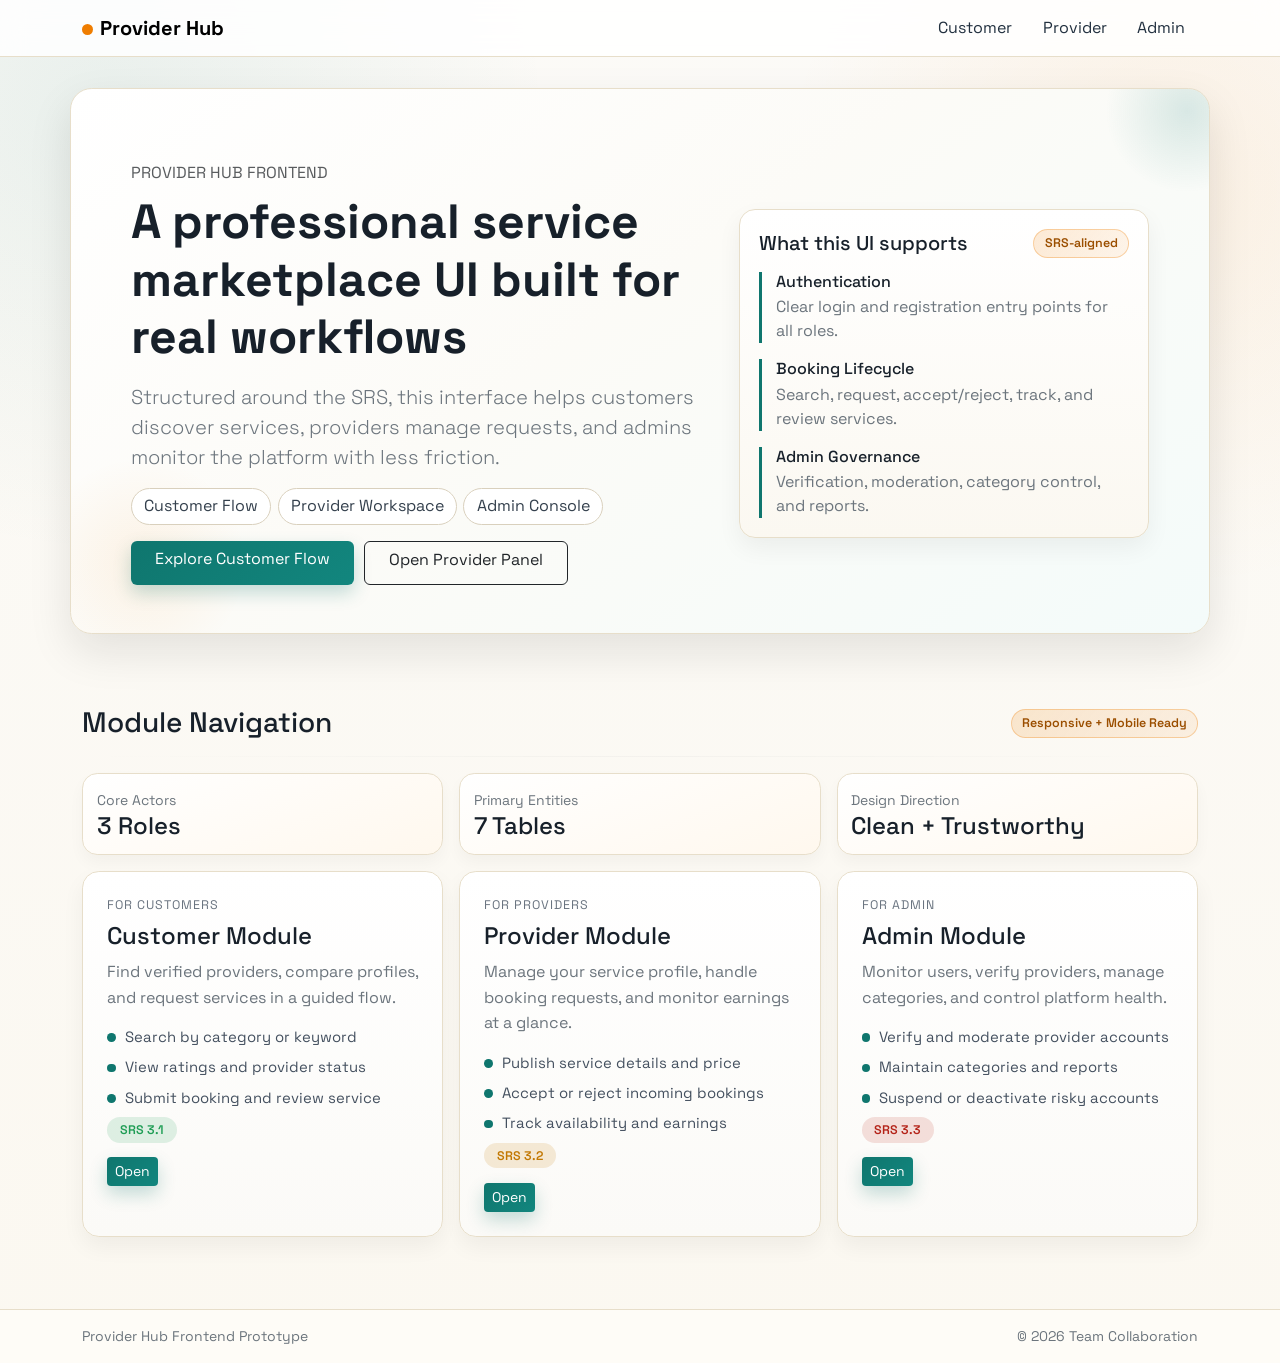
==== frontend/index.html @ 4ce1e730 "feat: add SRS-aligned premium frontend UI" ====
<!doctype html>
<html lang="en">
  <head>
    <meta charset="UTF-8" />
    <meta name="viewport" content="width=device-width, initial-scale=1.0" />
    <title>Provider Hub | Frontend v1</title>
    <link href="https://cdn.jsdelivr.net/npm/bootstrap@5.3.3/dist/css/bootstrap.min.css" rel="stylesheet" />
    <link rel="stylesheet" href="assets/css/styles.css" />
  </head>
  <body>
    <nav class="navbar navbar-expand-lg fixed-top">
      <div class="container">
        <a class="navbar-brand fw-bold" href="index.html"><span class="brand-dot"></span>Provider Hub</a>
        <button class="navbar-toggler" type="button" data-bs-toggle="collapse" data-bs-target="#navMain">
          <span class="navbar-toggler-icon"></span>
        </button>
        <div id="navMain" class="collapse navbar-collapse">
          <ul class="navbar-nav ms-auto">
            <li class="nav-item"><a class="nav-link" href="pages/customer.html">Customer</a></li>
            <li class="nav-item"><a class="nav-link" href="pages/provider.html">Provider</a></li>
            <li class="nav-item"><a class="nav-link" href="pages/admin.html">Admin</a></li>
          </ul>
        </div>
      </div>
    </nav>

    <header class="hero">
      <div class="container">
        <div class="row g-4 align-items-center hero-card p-4 p-lg-5">
          <div class="col-lg-7 fade-up">
            <p class="text-uppercase text-muted mb-2">Provider Hub Frontend</p>
            <h1 class="display-5 fw-bold mb-3">A professional service marketplace UI built for real workflows</h1>
            <p class="lead text-secondary">
              Structured around the SRS, this interface helps customers discover services, providers manage requests, and admins monitor the platform with less friction.
            </p>
            <div class="nav-pills-compact mt-3 mb-3">
              <a class="nav-chip" href="pages/customer.html">Customer Flow</a>
              <a class="nav-chip" href="pages/provider.html">Provider Workspace</a>
              <a class="nav-chip" href="pages/admin.html">Admin Console</a>
            </div>
            <div class="hero-actions">
              <a class="btn btn-brand px-4" href="pages/customer.html">Explore Customer Flow</a>
              <a class="btn btn-outline-dark px-4" href="pages/provider.html">Open Provider Panel</a>
            </div>
          </div>
          <div class="col-lg-5 fade-up delay-1">
            <div class="block">
              <div class="section-head">
                <h5 class="mb-0">What this UI supports</h5>
                <span class="soft-chip">SRS-aligned</span>
              </div>
              <div class="hero-stat mb-3">
                <h6 class="mb-1">Authentication</h6>
                <p class="mb-0 text-secondary">Clear login and registration entry points for all roles.</p>
              </div>
              <div class="hero-stat mb-3">
                <h6 class="mb-1">Booking Lifecycle</h6>
                <p class="mb-0 text-secondary">Search, request, accept/reject, track, and review services.</p>
              </div>
              <div class="hero-stat">
                <h6 class="mb-1">Admin Governance</h6>
                <p class="mb-0 text-secondary">Verification, moderation, category control, and reports.</p>
              </div>
            </div>
          </div>
        </div>
      </div>
    </header>

    <main class="container pb-5">
      <section class="mb-4 fade-up delay-2">
        <div class="section-head">
          <h2 class="section-title mb-0">Module Navigation</h2>
          <span class="soft-chip">Responsive + Mobile Ready</span>
        </div>
        <hr class="subtle-divider" />
        <div class="row g-3 mb-3">
          <div class="col-md-4">
            <div class="mini-kpi">
              <small class="text-secondary">Core Actors</small>
              <h4>3 Roles</h4>
            </div>
          </div>
          <div class="col-md-4">
            <div class="mini-kpi">
              <small class="text-secondary">Primary Entities</small>
              <h4>7 Tables</h4>
            </div>
          </div>
          <div class="col-md-4">
            <div class="mini-kpi">
              <small class="text-secondary">Design Direction</small>
              <h4>Clean + Trustworthy</h4>
            </div>
          </div>
        </div>
        <div class="row g-3">
          <div class="col-md-4">
            <article class="module-card p-4 h-100 fade-up">
              <div class="module-eyebrow">For Customers</div>
              <h4>Customer Module</h4>
              <p class="text-secondary">Find verified providers, compare profiles, and request services in a guided flow.</p>
              <ul class="module-list">
                <li><span class="module-bullet"></span>Search by category or keyword</li>
                <li><span class="module-bullet"></span>View ratings and provider status</li>
                <li><span class="module-bullet"></span>Submit booking and review service</li>
              </ul>
              <span class="pill pill-ok">SRS 3.1</span>
              <div class="mt-3"><a class="btn btn-sm btn-brand" href="pages/customer.html">Open</a></div>
            </article>
          </div>
          <div class="col-md-4">
            <article class="module-card p-4 h-100 fade-up delay-1">
              <div class="module-eyebrow">For Providers</div>
              <h4>Provider Module</h4>
              <p class="text-secondary">Manage your service profile, handle booking requests, and monitor earnings at a glance.</p>
              <ul class="module-list">
                <li><span class="module-bullet"></span>Publish service details and price</li>
                <li><span class="module-bullet"></span>Accept or reject incoming bookings</li>
                <li><span class="module-bullet"></span>Track availability and earnings</li>
              </ul>
              <span class="pill pill-warn">SRS 3.2</span>
              <div class="mt-3"><a class="btn btn-sm btn-brand" href="pages/provider.html">Open</a></div>
            </article>
          </div>
          <div class="col-md-4">
            <article class="module-card p-4 h-100 fade-up delay-2">
              <div class="module-eyebrow">For Admin</div>
              <h4>Admin Module</h4>
              <p class="text-secondary">Monitor users, verify providers, manage categories, and control platform health.</p>
              <ul class="module-list">
                <li><span class="module-bullet"></span>Verify and moderate provider accounts</li>
                <li><span class="module-bullet"></span>Maintain categories and reports</li>
                <li><span class="module-bullet"></span>Suspend or deactivate risky accounts</li>
              </ul>
              <span class="pill pill-danger">SRS 3.3</span>
              <div class="mt-3"><a class="btn btn-sm btn-brand" href="pages/admin.html">Open</a></div>
            </article>
          </div>
        </div>
      </section>
    </main>

    <footer class="py-3">
      <div class="container d-flex justify-content-between flex-wrap gap-2">
        <small class="text-secondary">Provider Hub Frontend Prototype</small>
        <small class="text-secondary">&copy; <span data-year></span> Team Collaboration</small>
      </div>
    </footer>

    <script src="https://cdn.jsdelivr.net/npm/bootstrap@5.3.3/dist/js/bootstrap.bundle.min.js"></script>
    <script src="assets/js/app.js"></script>
  </body>
</html>
---- frontend/assets/css/styles.css ----
@import url('https://fonts.googleapis.com/css2?family=Space+Grotesk:wght@400;500;600;700&display=swap');

:root {
  --bg: #efe9db;
  --surface: #fffdf9;
  --surface-strong: #ffffff;
  --ink: #17202a;
  --muted: #5b6470;
  --brand: #0f766e;
  --brand-dark: #0b5c56;
  --accent: #ef7d00;
  --accent-soft: #f4c285;
  --ring: rgba(15, 118, 110, 0.2);
  --line: #e7deca;
  --ok: #1f9d55;
  --warn: #c27803;
  --danger: #b42318;
}

* {
  box-sizing: border-box;
}

body {
  margin: 0;
  font-family: 'Space Grotesk', sans-serif;
  background:
    radial-gradient(circle at 8% 8%, rgba(15, 118, 110, 0.08), transparent 26%),
    radial-gradient(circle at 92% 14%, rgba(239, 125, 0, 0.08), transparent 24%),
    linear-gradient(180deg, rgba(255, 255, 255, 0.78), rgba(252, 249, 242, 0.94)),
    var(--bg);
  color: var(--ink);
  min-height: 100vh;
  line-height: 1.5;
}

.navbar {
  backdrop-filter: blur(12px);
  background: rgba(255, 255, 255, 0.84) !important;
  border-bottom: 1px solid var(--line);
}

.navbar .nav-link {
  border-radius: 999px;
  margin-left: 0.2rem;
  padding: 0.38rem 0.84rem !important;
  color: #22303f;
  transition: background-color 0.2s ease, color 0.2s ease;
}

.navbar .nav-link:hover {
  background: rgba(15, 118, 110, 0.12);
  color: var(--brand-dark);
}

.navbar .nav-link.active,
.nav-chip.active {
  background: rgba(15, 118, 110, 0.12);
  color: var(--brand-dark);
  border-color: rgba(15, 118, 110, 0.35);
}

.brand-dot {
  width: 0.7rem;
  height: 0.7rem;
  border-radius: 50%;
  background: var(--accent);
  display: inline-block;
  margin-right: 0.45rem;
}

.hero {
  padding: 7rem 0 4.5rem;
}

.hero-card {
  background: linear-gradient(145deg, #ffffff, #fcfbf7 45%, #f4fbfa);
  border: 1px solid var(--line);
  border-radius: 1.35rem;
  box-shadow: 0 18px 44px rgba(20, 20, 20, 0.1);
  overflow: hidden;
  position: relative;
}

.hero-card::after {
  content: "";
  position: absolute;
  right: -68px;
  top: -68px;
  width: 180px;
  height: 180px;
  border-radius: 999px;
  background: radial-gradient(circle, rgba(15, 118, 110, 0.14), transparent 64%);
  pointer-events: none;
}

.hero-card::before {
  content: "";
  position: absolute;
  inset: auto auto -40px -40px;
  width: 220px;
  height: 220px;
  border-radius: 50%;
  background: radial-gradient(circle, rgba(239, 125, 0, 0.08), transparent 68%);
  pointer-events: none;
}

.hero-stat {
  border-left: 3px solid var(--brand);
  padding-left: 0.9rem;
}

.hero-stat strong {
  display: block;
  font-size: 1.15rem;
  line-height: 1.15;
}

.hero-panel {
  background: linear-gradient(180deg, #ffffff, #faf8f2);
  border: 1px solid var(--line);
  border-radius: 1rem;
  padding: 1rem;
}

.hero-panel .mini-kpi {
  background: linear-gradient(180deg, #fff, #fbf8f0);
}

.hero-panel .kpi-grid {
  display: grid;
  grid-template-columns: repeat(2, minmax(0, 1fr));
  gap: 0.75rem;
}

.hero-actions {
  display: flex;
  flex-wrap: wrap;
  gap: 0.65rem;
  margin-top: 1rem;
}

.hero-actions .btn {
  min-height: 2.8rem;
}

.action-banner {
  border: 1px solid rgba(15, 118, 110, 0.15);
  background: linear-gradient(135deg, rgba(15, 118, 110, 0.05), rgba(255, 255, 255, 0.98));
  border-radius: 1rem;
  padding: 1rem 1.1rem;
}

.trust-strip {
  display: grid;
  grid-template-columns: repeat(3, minmax(0, 1fr));
  gap: 0.75rem;
}

.trust-item {
  border: 1px solid var(--line);
  background: #fff;
  border-radius: 0.9rem;
  padding: 0.85rem 0.95rem;
  box-shadow: 0 6px 14px rgba(25, 25, 25, 0.03);
}

.trust-item .label {
  font-size: 0.8rem;
  text-transform: uppercase;
  letter-spacing: 0.06em;
  color: #6a7480;
  margin-bottom: 0.25rem;
}

.trust-item strong {
  display: block;
  font-size: 1.02rem;
}

.provider-card {
  border: 1px solid var(--line);
  border-radius: 0.9rem;
  background: linear-gradient(180deg, #ffffff, #fbfaf7);
  padding: 0.95rem;
  height: 100%;
  box-shadow: 0 10px 22px rgba(25, 25, 25, 0.05);
}

.list-card {
  border: 1px solid var(--line);
  border-radius: 0.9rem;
  background: linear-gradient(180deg, #ffffff, #faf8f2);
  padding: 0.95rem 1rem;
  height: 100%;
}

.list-card strong,
.list-card h6 {
  margin-bottom: 0.15rem;
}

.list-card .meta {
  color: #66717d;
  font-size: 0.84rem;
}

.provider-card-top {
  display: flex;
  align-items: flex-start;
  justify-content: space-between;
  gap: 0.5rem;
  margin-bottom: 0.75rem;
}

.avatar-badge {
  width: 2.35rem;
  height: 2.35rem;
  border-radius: 50%;
  display: inline-flex;
  align-items: center;
  justify-content: center;
  background: linear-gradient(135deg, var(--brand), #159f95);
  color: #fff;
  font-weight: 700;
  flex: 0 0 auto;
}

.search-chips {
  display: flex;
  flex-wrap: wrap;
  gap: 0.5rem;
  margin-top: 0.75rem;
}

.search-chip {
  border: 1px solid #d6cab2;
  background: #fff;
  border-radius: 999px;
  padding: 0.3rem 0.7rem;
  font-size: 0.82rem;
  color: #44505f;
}

.search-chip:hover {
  border-color: rgba(15, 118, 110, 0.4);
  color: var(--brand-dark);
}

.search-chip.active {
  background: rgba(15, 118, 110, 0.08);
  border-color: rgba(15, 118, 110, 0.32);
  color: var(--brand-dark);
}

.module-card {
  background: linear-gradient(180deg, var(--surface-strong), #fbfaf7);
  border: 1px solid var(--line);
  border-radius: 1.05rem;
  transition: transform 0.25s ease, box-shadow 0.25s ease, border-color 0.25s ease;
  box-shadow: 0 10px 22px rgba(25, 25, 25, 0.05);
}

.module-card:hover {
  transform: translateY(-6px);
  box-shadow: 0 16px 38px rgba(12, 12, 12, 0.14);
  border-color: rgba(15, 118, 110, 0.35);
}

.module-card .text-secondary {
  line-height: 1.6;
}

.module-eyebrow {
  font-size: 0.78rem;
  text-transform: uppercase;
  letter-spacing: 0.08em;
  color: #6a7480;
  margin-bottom: 0.45rem;
}

.module-list {
  list-style: none;
  padding-left: 0;
  margin: 0.9rem 0 0;
}

.module-list li {
  display: flex;
  gap: 0.55rem;
  align-items: flex-start;
  margin-bottom: 0.5rem;
  color: #44505f;
  font-size: 0.93rem;
}

.module-bullet {
  width: 0.55rem;
  height: 0.55rem;
  border-radius: 50%;
  background: var(--brand);
  margin-top: 0.45rem;
  flex: 0 0 auto;
}

.pill {
  border-radius: 999px;
  padding: 0.3rem 0.8rem;
  font-size: 0.78rem;
  font-weight: 600;
}

.pill-ok {
  color: var(--ok);
  background: rgba(31, 157, 85, 0.14);
}

.pill-warn {
  color: var(--warn);
  background: rgba(194, 120, 3, 0.15);
}

.pill-danger {
  color: var(--danger);
  background: rgba(180, 35, 24, 0.14);
}

.section-title {
  font-size: clamp(1.4rem, 2.2vw, 2rem);
  margin-bottom: 1rem;
}

.block {
  background: linear-gradient(180deg, #ffffff, #fbf8f1);
  border: 1px solid var(--line);
  border-radius: 1rem;
  padding: 1.2rem;
  height: 100%;
  box-shadow: 0 10px 24px rgba(25, 25, 25, 0.055);
}

.table {
  --bs-table-bg: transparent;
}

.table thead th {
  background: #f3ecdd;
  color: #28323f;
  border-bottom: 1px solid var(--line);
  font-weight: 600;
}

.table tbody tr:hover {
  background: rgba(15, 118, 110, 0.06);
}

.btn-brand {
  background: linear-gradient(135deg, var(--brand), #12867e);
  color: #fff;
  border: none;
  box-shadow: 0 8px 18px rgba(15, 118, 110, 0.24);
}

.btn-brand:hover {
  background: linear-gradient(135deg, var(--brand-dark), var(--brand));
  color: #fff;
}

.focus-ring:focus {
  box-shadow: 0 0 0 0.25rem var(--ring);
  border-color: rgba(15, 118, 110, 0.42);
}

.form-control,
.form-select {
  border: 1px solid #d9d0bd;
  background-color: #fffefa;
}

.form-control::placeholder,
.form-select::placeholder {
  color: #7d8692;
}

.mini-kpi {
  border: 1px solid var(--line);
  background: linear-gradient(160deg, #ffffff, #fff8ee);
  border-radius: 0.95rem;
  padding: 0.85rem;
  box-shadow: 0 8px 16px rgba(25, 25, 25, 0.035);
}

.mini-kpi h3,
.mini-kpi h4 {
  margin-bottom: 0;
}

.soft-chip {
  background: linear-gradient(130deg, rgba(239, 125, 0, 0.16), rgba(239, 125, 0, 0.08));
  color: #9b4f00;
  border: 1px solid rgba(239, 125, 0, 0.3);
  border-radius: 999px;
  font-size: 0.78rem;
  font-weight: 600;
  padding: 0.26rem 0.64rem;
}

.section-head {
  display: flex;
  justify-content: space-between;
  align-items: center;
  gap: 0.5rem;
  margin-bottom: 0.9rem;
}

.step-card {
  border: 1px solid #d9cfbd;
  border-radius: 0.95rem;
  padding: 0.9rem;
  background: linear-gradient(180deg, #ffffff, #fffaf2);
  box-shadow: 0 8px 16px rgba(25, 25, 25, 0.03);
}

.step-num {
  width: 1.8rem;
  height: 1.8rem;
  border-radius: 999px;
  display: inline-flex;
  align-items: center;
  justify-content: center;
  font-weight: 700;
  font-size: 0.9rem;
  color: #fff;
  background: var(--brand);
  margin-right: 0.45rem;
}

.field-label {
  font-size: 0.88rem;
  font-weight: 600;
  color: #2a3440;
  margin-bottom: 0.35rem;
}

.helper-text {
  font-size: 0.82rem;
  color: #606a75;
}

.category-tile {
  border: 1px solid #ddd3c0;
  border-radius: 0.7rem;
  padding: 0.68rem 0.75rem;
  background: linear-gradient(180deg, #ffffff, #fbfaf6);
  box-shadow: 0 6px 12px rgba(25, 25, 25, 0.025);
}

.category-tile h6 {
  margin-bottom: 0.1rem;
}

.quick-help {
  border-left: 4px solid var(--accent);
  background: #fff9ef;
  border-radius: 0.7rem;
  padding: 0.8rem;
}

.section-shell {
  background: linear-gradient(180deg, rgba(255, 255, 255, 0.94), rgba(255, 250, 244, 0.96));
  border: 1px solid var(--line);
  border-radius: 1.15rem;
  padding: 1.1rem;
  box-shadow: 0 12px 28px rgba(25, 25, 25, 0.055);
}

.section-shell + .section-shell {
  margin-top: 1rem;
}

.section-shell .section-head {
  margin-bottom: 0.75rem;
}

.page-intro {
  max-width: 66rem;
}

.page-intro .text-secondary {
  font-size: 1rem;
}

.section-summary {
  display: flex;
  flex-wrap: wrap;
  gap: 0.65rem;
  margin-top: 0.85rem;
}

.summary-chip {
  border: 1px solid var(--line);
  background: #fff;
  border-radius: 999px;
  padding: 0.42rem 0.78rem;
  font-size: 0.84rem;
  color: #42505d;
}

.hero-note {
  display: grid;
  gap: 0.6rem;
}

.hero-note-item {
  display: flex;
  gap: 0.75rem;
  align-items: flex-start;
}

.hero-note-item .marker {
  width: 0.7rem;
  height: 0.7rem;
  margin-top: 0.35rem;
  border-radius: 50%;
  background: var(--accent);
  flex: 0 0 auto;
}

.hero-note-item strong {
  display: block;
  margin-bottom: 0.08rem;
}

.content-grid {
  display: grid;
  grid-template-columns: repeat(12, minmax(0, 1fr));
  gap: 1rem;
}

.content-span-8 {
  grid-column: span 8;
}

.content-span-4 {
  grid-column: span 4;
}

.content-span-6 {
  grid-column: span 6;
}

.content-span-12 {
  grid-column: span 12;
}

.subtle-divider {
  height: 1px;
  background: linear-gradient(90deg, transparent, rgba(34, 48, 63, 0.15), transparent);
  border: 0;
  margin: 1rem 0;
}

.nav-pills-compact {
  display: flex;
  gap: 0.4rem;
  flex-wrap: wrap;
}

.nav-chip {
  display: inline-flex;
  align-items: center;
  justify-content: center;
  border: 1px solid #d9d0bd;
  background: #fff;
  color: #34404d;
  border-radius: 999px;
  padding: 0.34rem 0.76rem;
  text-decoration: none;
  transition: all 0.2s ease;
}

.nav-chip:hover {
  border-color: rgba(15, 118, 110, 0.38);
  color: var(--brand-dark);
  background: rgba(15, 118, 110, 0.05);
}

.fade-up {
  opacity: 0;
  transform: translateY(14px);
  animation: fadeUp 0.55s ease forwards;
}

.fade-up.delay-1 {
  animation-delay: 0.12s;
}

.fade-up.delay-2 {
  animation-delay: 0.24s;
}

footer {
  border-top: 1px solid var(--line);
  background: rgba(255, 253, 248, 0.85);
}

@keyframes fadeUp {
  to {
    opacity: 1;
    transform: translateY(0);
  }
}

@media (max-width: 767px) {
  .hero {
    padding-top: 6rem;
  }

  .navbar .nav-link {
    margin-left: 0;
    margin-top: 0.2rem;
  }

  .trust-strip,
  .hero-panel .kpi-grid,
  .content-grid {
    grid-template-columns: 1fr;
  }

  .content-span-8,
  .content-span-6,
  .content-span-4,
  .content-span-12 {
    grid-column: span 12;
  }

  .section-head {
    align-items: flex-start;
    flex-direction: column;
  }
}
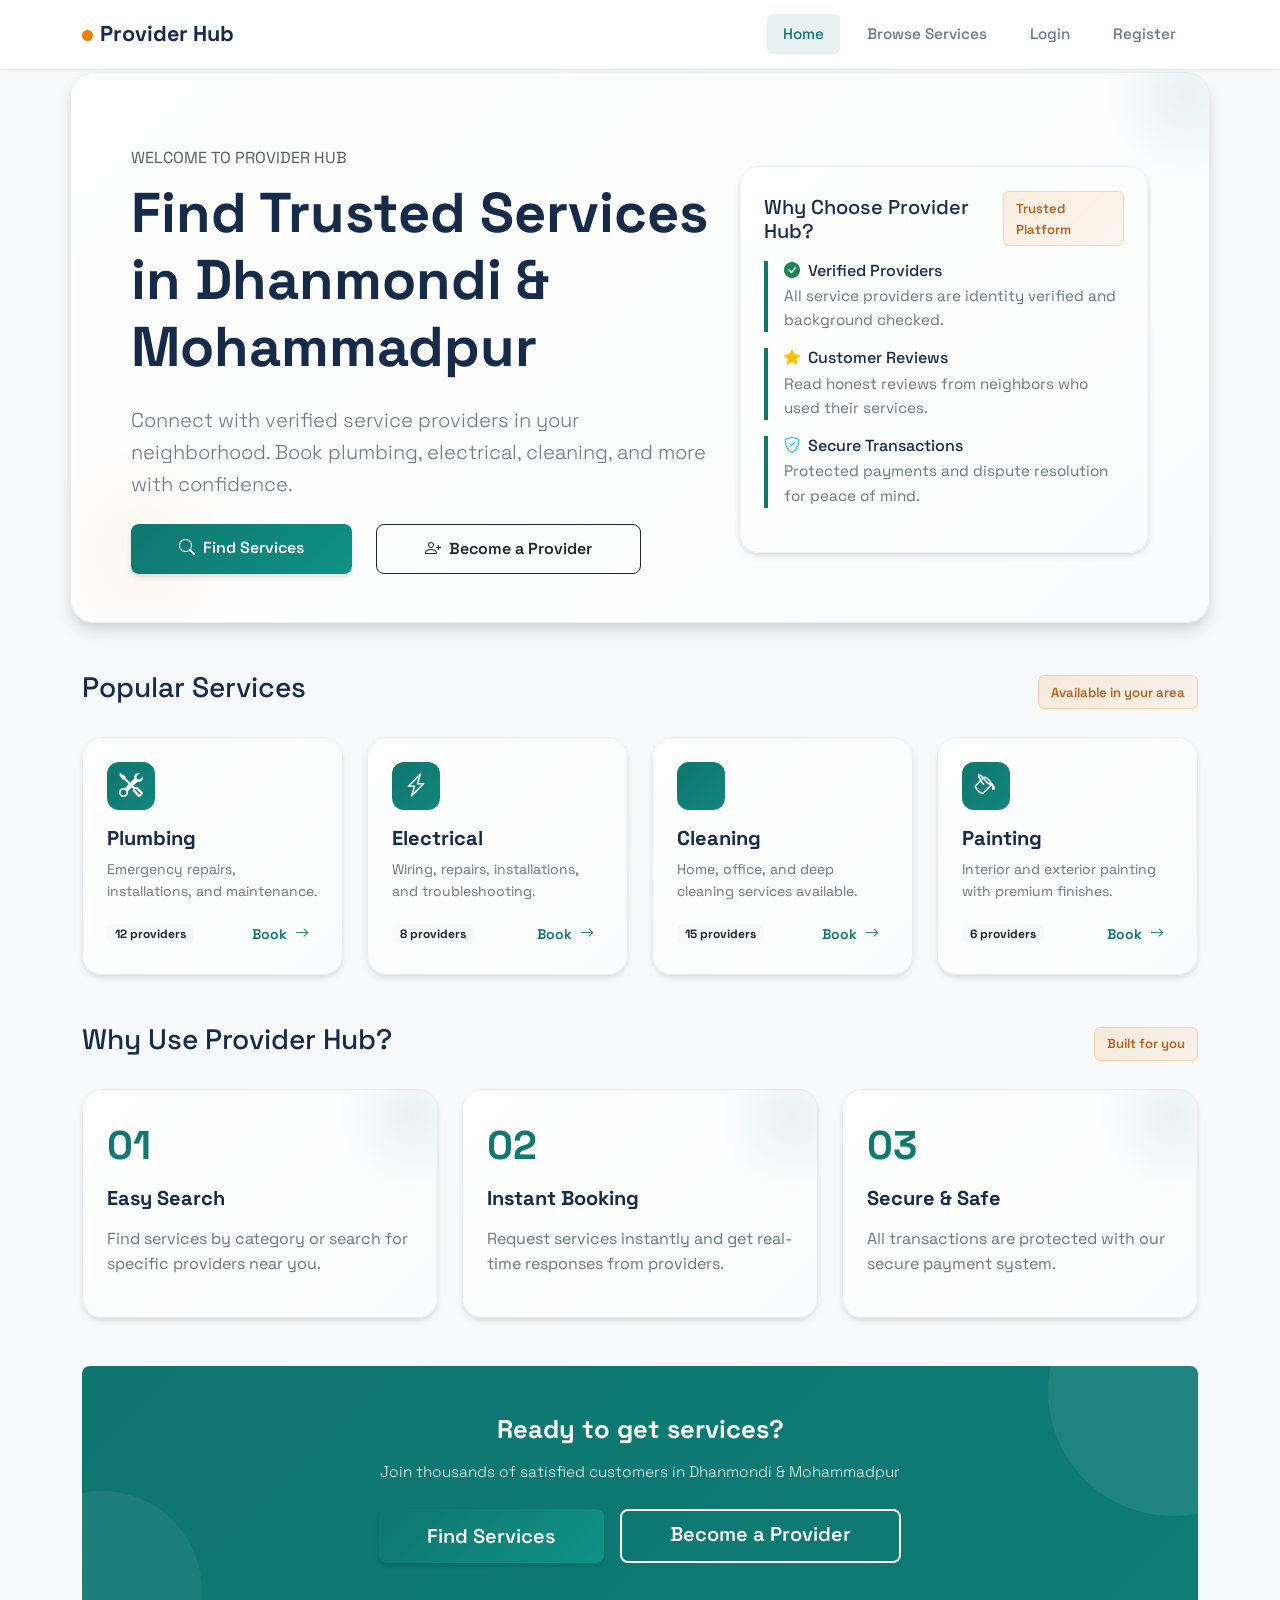
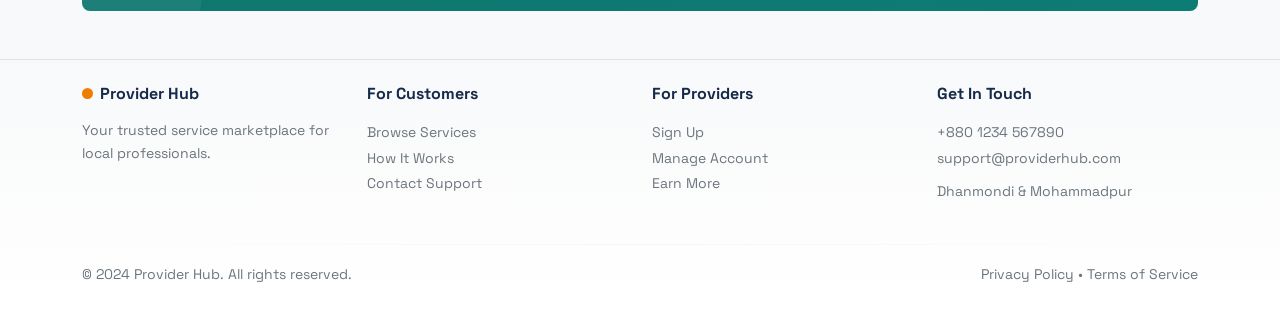
==== commit 53938f9e: "Update frontend pages, navigation, styling, and JS flow" ====
--- a/frontend/index.html
+++ b/frontend/index.html
@@ -3,11 +3,13 @@
   <head>
     <meta charset="UTF-8" />
     <meta name="viewport" content="width=device-width, initial-scale=1.0" />
-    <title>Provider Hub | Frontend v1</title>
+    <title>Provider Hub | Find Trusted Services</title>
     <link href="https://cdn.jsdelivr.net/npm/bootstrap@5.3.3/dist/css/bootstrap.min.css" rel="stylesheet" />
+    <link rel="stylesheet" href="https://cdn.jsdelivr.net/npm/bootstrap-icons@1.11.3/font/bootstrap-icons.css" />
     <link rel="stylesheet" href="assets/css/styles.css" />
   </head>
   <body>
+    <!-- Navigation Bar -->
     <nav class="navbar navbar-expand-lg fixed-top">
       <div class="container">
         <a class="navbar-brand fw-bold" href="index.html"><span class="brand-dot"></span>Provider Hub</a>
@@ -16,50 +18,52 @@
         </button>
         <div id="navMain" class="collapse navbar-collapse">
           <ul class="navbar-nav ms-auto">
-            <li class="nav-item"><a class="nav-link" href="pages/customer.html">Customer</a></li>
-            <li class="nav-item"><a class="nav-link" href="pages/provider.html">Provider</a></li>
-            <li class="nav-item"><a class="nav-link" href="pages/admin.html">Admin</a></li>
+            <li class="nav-item"><a class="nav-link active" href="index.html">Home</a></li>
+            <li class="nav-item"><a class="nav-link" href="providers.html">Browse Services</a></li>
+            <li class="nav-item"><a class="nav-link" href="login.html">Login</a></li>
+            <li class="nav-item"><a class="nav-link" href="register.html">Register</a></li>
+            <li class="nav-item"><a class="nav-link" href="dashboard.html" id="dashboardLink" style="display:none;">Dashboard</a></li>
           </ul>
         </div>
       </div>
     </nav>
 
+    <!-- Hero Section -->
     <header class="hero">
       <div class="container">
         <div class="row g-4 align-items-center hero-card p-4 p-lg-5">
           <div class="col-lg-7 fade-up">
-            <p class="text-uppercase text-muted mb-2">Provider Hub Frontend</p>
-            <h1 class="display-5 fw-bold mb-3">A professional service marketplace UI built for real workflows</h1>
-            <p class="lead text-secondary">
-              Structured around the SRS, this interface helps customers discover services, providers manage requests, and admins monitor the platform with less friction.
+            <p class="text-uppercase text-muted mb-2">Welcome to Provider Hub</p>
+            <h1 class="display-4 fw-bold mb-4">Find Trusted Services in Dhanmondi & Mohammadpur</h1>
+            <p class="lead text-secondary mb-4">
+              Connect with verified service providers in your neighborhood. Book plumbing, electrical, cleaning, and more with confidence.
             </p>
-            <div class="nav-pills-compact mt-3 mb-3">
-              <a class="nav-chip" href="pages/customer.html">Customer Flow</a>
-              <a class="nav-chip" href="pages/provider.html">Provider Workspace</a>
-              <a class="nav-chip" href="pages/admin.html">Admin Console</a>
-            </div>
             <div class="hero-actions">
-              <a class="btn btn-brand px-4" href="pages/customer.html">Explore Customer Flow</a>
-              <a class="btn btn-outline-dark px-4" href="pages/provider.html">Open Provider Panel</a>
+              <a class="btn btn-brand btn-lg px-5" href="pages/customer.html">
+                <i class="bi bi-search me-2"></i>Find Services
+              </a>
+              <a class="btn btn-outline-dark btn-lg px-5 ms-2" href="pages/provider.html">
+                <i class="bi bi-person-plus me-2"></i>Become a Provider
+              </a>
             </div>
           </div>
           <div class="col-lg-5 fade-up delay-1">
             <div class="block">
               <div class="section-head">
-                <h5 class="mb-0">What this UI supports</h5>
-                <span class="soft-chip">SRS-aligned</span>
+                <h5 class="mb-0">Why Choose Provider Hub?</h5>
+                <span class="soft-chip">Trusted Platform</span>
               </div>
               <div class="hero-stat mb-3">
-                <h6 class="mb-1">Authentication</h6>
-                <p class="mb-0 text-secondary">Clear login and registration entry points for all roles.</p>
+                <h6 class="mb-1"><i class="bi bi-check-circle-fill text-success me-2"></i>Verified Providers</h6>
+                <p class="mb-0 text-secondary">All service providers are identity verified and background checked.</p>
               </div>
               <div class="hero-stat mb-3">
-                <h6 class="mb-1">Booking Lifecycle</h6>
-                <p class="mb-0 text-secondary">Search, request, accept/reject, track, and review services.</p>
+                <h6 class="mb-1"><i class="bi bi-star-fill text-warning me-2"></i>Customer Reviews</h6>
+                <p class="mb-0 text-secondary">Read honest reviews from neighbors who used their services.</p>
               </div>
               <div class="hero-stat">
-                <h6 class="mb-1">Admin Governance</h6>
-                <p class="mb-0 text-secondary">Verification, moderation, category control, and reports.</p>
+                <h6 class="mb-1"><i class="bi bi-shield-check text-info me-2"></i>Secure Transactions</h6>
+                <p class="mb-0 text-secondary">Protected payments and dispute resolution for peace of mind.</p>
               </div>
             </div>
           </div>
@@ -68,87 +72,163 @@
     </header>
 
     <main class="container pb-5">
-      <section class="mb-4 fade-up delay-2">
-        <div class="section-head">
-          <h2 class="section-title mb-0">Module Navigation</h2>
-          <span class="soft-chip">Responsive + Mobile Ready</span>
-        </div>
-        <hr class="subtle-divider" />
-        <div class="row g-3 mb-3">
+      <!-- Popular Services Section -->
+      <section class="mb-5 fade-up delay-2">
+        <div class="section-head mb-4">
+          <h2 class="section-title mb-2">Popular Services</h2>
+          <span class="soft-chip">Available in your area</span>
+        </div>
+        <div class="row g-4">
+          <div class="col-md-6 col-lg-3">
+            <div class="service-card p-4 h-100 fade-up">
+              <div class="service-icon mb-3">
+                <i class="bi bi-tools"></i>
+              </div>
+              <h5 class="fw-bold mb-2">Plumbing</h5>
+              <p class="text-secondary small mb-3">Emergency repairs, installations, and maintenance.</p>
+              <div class="d-flex justify-content-between align-items-center">
+                <span class="badge bg-light text-dark">12 providers</span>
+                <a href="pages/customer.html" class="btn btn-sm btn-link">Book <i class="bi bi-arrow-right ms-1"></i></a>
+              </div>
+            </div>
+          </div>
+
+          <div class="col-md-6 col-lg-3">
+            <div class="service-card p-4 h-100 fade-up delay-1">
+              <div class="service-icon mb-3">
+                <i class="bi bi-lightning-charge"></i>
+              </div>
+              <h5 class="fw-bold mb-2">Electrical</h5>
+              <p class="text-secondary small mb-3">Wiring, repairs, installations, and troubleshooting.</p>
+              <div class="d-flex justify-content-between align-items-center">
+                <span class="badge bg-light text-dark">8 providers</span>
+                <a href="pages/customer.html" class="btn btn-sm btn-link">Book <i class="bi bi-arrow-right ms-1"></i></a>
+              </div>
+            </div>
+          </div>
+
+          <div class="col-md-6 col-lg-3">
+            <div class="service-card p-4 h-100 fade-up delay-2">
+              <div class="service-icon mb-3">
+                <i class="bi bi-broom"></i>
+              </div>
+              <h5 class="fw-bold mb-2">Cleaning</h5>
+              <p class="text-secondary small mb-3">Home, office, and deep cleaning services available.</p>
+              <div class="d-flex justify-content-between align-items-center">
+                <span class="badge bg-light text-dark">15 providers</span>
+                <a href="pages/customer.html" class="btn btn-sm btn-link">Book <i class="bi bi-arrow-right ms-1"></i></a>
+              </div>
+            </div>
+          </div>
+
+          <div class="col-md-6 col-lg-3">
+            <div class="service-card p-4 h-100 fade-up delay-3">
+              <div class="service-icon mb-3">
+                <i class="bi bi-paint-bucket"></i>
+              </div>
+              <h5 class="fw-bold mb-2">Painting</h5>
+              <p class="text-secondary small mb-3">Interior and exterior painting with premium finishes.</p>
+              <div class="d-flex justify-content-between align-items-center">
+                <span class="badge bg-light text-dark">6 providers</span>
+                <a href="pages/customer.html" class="btn btn-sm btn-link">Book <i class="bi bi-arrow-right ms-1"></i></a>
+              </div>
+            </div>
+          </div>
+        </div>
+      </section>
+
+      <!-- Features Section -->
+      <section class="mb-5 fade-up delay-3">
+        <div class="section-head mb-4">
+          <h2 class="section-title mb-2">Why Use Provider Hub?</h2>
+          <span class="soft-chip">Built for you</span>
+        </div>
+        <div class="row g-4">
           <div class="col-md-4">
-            <div class="mini-kpi">
-              <small class="text-secondary">Core Actors</small>
-              <h4>3 Roles</h4>
+            <div class="feature-card p-4 h-100">
+              <div class="feature-number">01</div>
+              <h5 class="fw-bold mb-3">Easy Search</h5>
+              <p class="text-secondary">Find services by category or search for specific providers near you.</p>
             </div>
           </div>
           <div class="col-md-4">
-            <div class="mini-kpi">
-              <small class="text-secondary">Primary Entities</small>
-              <h4>7 Tables</h4>
+            <div class="feature-card p-4 h-100">
+              <div class="feature-number">02</div>
+              <h5 class="fw-bold mb-3">Instant Booking</h5>
+              <p class="text-secondary">Request services instantly and get real-time responses from providers.</p>
             </div>
           </div>
           <div class="col-md-4">
-            <div class="mini-kpi">
-              <small class="text-secondary">Design Direction</small>
-              <h4>Clean + Trustworthy</h4>
-            </div>
-          </div>
-        </div>
-        <div class="row g-3">
-          <div class="col-md-4">
-            <article class="module-card p-4 h-100 fade-up">
-              <div class="module-eyebrow">For Customers</div>
-              <h4>Customer Module</h4>
-              <p class="text-secondary">Find verified providers, compare profiles, and request services in a guided flow.</p>
-              <ul class="module-list">
-                <li><span class="module-bullet"></span>Search by category or keyword</li>
-                <li><span class="module-bullet"></span>View ratings and provider status</li>
-                <li><span class="module-bullet"></span>Submit booking and review service</li>
-              </ul>
-              <span class="pill pill-ok">SRS 3.1</span>
-              <div class="mt-3"><a class="btn btn-sm btn-brand" href="pages/customer.html">Open</a></div>
-            </article>
-          </div>
-          <div class="col-md-4">
-            <article class="module-card p-4 h-100 fade-up delay-1">
-              <div class="module-eyebrow">For Providers</div>
-              <h4>Provider Module</h4>
-              <p class="text-secondary">Manage your service profile, handle booking requests, and monitor earnings at a glance.</p>
-              <ul class="module-list">
-                <li><span class="module-bullet"></span>Publish service details and price</li>
-                <li><span class="module-bullet"></span>Accept or reject incoming bookings</li>
-                <li><span class="module-bullet"></span>Track availability and earnings</li>
-              </ul>
-              <span class="pill pill-warn">SRS 3.2</span>
-              <div class="mt-3"><a class="btn btn-sm btn-brand" href="pages/provider.html">Open</a></div>
-            </article>
-          </div>
-          <div class="col-md-4">
-            <article class="module-card p-4 h-100 fade-up delay-2">
-              <div class="module-eyebrow">For Admin</div>
-              <h4>Admin Module</h4>
-              <p class="text-secondary">Monitor users, verify providers, manage categories, and control platform health.</p>
-              <ul class="module-list">
-                <li><span class="module-bullet"></span>Verify and moderate provider accounts</li>
-                <li><span class="module-bullet"></span>Maintain categories and reports</li>
-                <li><span class="module-bullet"></span>Suspend or deactivate risky accounts</li>
-              </ul>
-              <span class="pill pill-danger">SRS 3.3</span>
-              <div class="mt-3"><a class="btn btn-sm btn-brand" href="pages/admin.html">Open</a></div>
-            </article>
-          </div>
+            <div class="feature-card p-4 h-100">
+              <div class="feature-number">03</div>
+              <h5 class="fw-bold mb-3">Secure & Safe</h5>
+              <p class="text-secondary">All transactions are protected with our secure payment system.</p>
+            </div>
+          </div>
+        </div>
+      </section>
+
+      <!-- Call to Action Section -->
+      <section class="cta-section fade-up delay-4 py-5 px-4 rounded-3 text-center">
+        <h3 class="fw-bold mb-3">Ready to get services?</h3>
+        <p class="lead mb-4">Join thousands of satisfied customers in Dhanmondi & Mohammadpur</p>
+        <div class="d-flex gap-3 justify-content-center flex-wrap">
+          <a class="btn btn-brand btn-lg px-5" href="pages/customer.html">Find Services</a>
+          <a class="btn btn-outline-dark btn-lg px-5" href="pages/provider.html">Become a Provider</a>
         </div>
       </section>
     </main>
 
-    <footer class="py-3">
-      <div class="container d-flex justify-content-between flex-wrap gap-2">
-        <small class="text-secondary">Provider Hub Frontend Prototype</small>
-        <small class="text-secondary">&copy; <span data-year></span> Team Collaboration</small>
+    <!-- Footer -->
+    <footer class="py-4 border-top">
+      <div class="container">
+        <div class="row mb-4">
+          <div class="col-md-3 mb-3 mb-md-0">
+            <h6 class="fw-bold mb-3"><span class="brand-dot"></span>Provider Hub</h6>
+            <p class="text-secondary small">Your trusted service marketplace for local professionals.</p>
+          </div>
+          <div class="col-md-3 mb-3 mb-md-0">
+            <h6 class="fw-bold mb-3">For Customers</h6>
+            <ul class="list-unstyled">
+              <li><a href="pages/customer.html" class="text-secondary text-decoration-none small">Browse Services</a></li>
+              <li><a href="pages/customer.html" class="text-secondary text-decoration-none small">How It Works</a></li>
+              <li><a href="#" class="text-secondary text-decoration-none small">Contact Support</a></li>
+            </ul>
+          </div>
+          <div class="col-md-3 mb-3 mb-md-0">
+            <h6 class="fw-bold mb-3">For Providers</h6>
+            <ul class="list-unstyled">
+              <li><a href="pages/provider.html" class="text-secondary text-decoration-none small">Sign Up</a></li>
+              <li><a href="pages/provider.html" class="text-secondary text-decoration-none small">Manage Account</a></li>
+              <li><a href="#" class="text-secondary text-decoration-none small">Earn More</a></li>
+            </ul>
+          </div>
+          <div class="col-md-3">
+            <h6 class="fw-bold mb-3">Get In Touch</h6>
+            <ul class="list-unstyled">
+              <li><a href="tel:+8801234567890" class="text-secondary text-decoration-none small">+880 1234 567890</a></li>
+              <li><a href="mailto:support@providerhub.com" class="text-secondary text-decoration-none small">support@providerhub.com</a></li>
+              <li class="mt-2"><small class="text-secondary">Dhanmondi & Mohammadpur</small></li>
+            </ul>
+          </div>
+        </div>
+        <hr class="subtle-divider" />
+        <div class="row">
+          <div class="col-md-6">
+            <small class="text-secondary">&copy; 2024 Provider Hub. All rights reserved.</small>
+          </div>
+          <div class="col-md-6 text-md-end">
+            <small class="text-secondary">
+              <a href="#" class="text-secondary text-decoration-none">Privacy Policy</a> &bull;
+              <a href="#" class="text-secondary text-decoration-none">Terms of Service</a>
+            </small>
+          </div>
+        </div>
       </div>
     </footer>
 
     <script src="https://cdn.jsdelivr.net/npm/bootstrap@5.3.3/dist/js/bootstrap.bundle.min.js"></script>
     <script src="assets/js/app.js"></script>
+
   </body>
 </html>
--- a/frontend/assets/css/styles.css
+++ b/frontend/assets/css/styles.css
@@ -1,20 +1,28 @@
 @import url('https://fonts.googleapis.com/css2?family=Space+Grotesk:wght@400;500;600;700&display=swap');
 
 :root {
-  --bg: #efe9db;
-  --surface: #fffdf9;
+  --bg: #f8f9fa;
+  --surface: #ffffff;
   --surface-strong: #ffffff;
-  --ink: #17202a;
-  --muted: #5b6470;
+  --ink: #162a4a;
+  --muted: #6a778a;
   --brand: #0f766e;
   --brand-dark: #0b5c56;
   --accent: #ef7d00;
   --accent-soft: #f4c285;
   --ring: rgba(15, 118, 110, 0.2);
-  --line: #e7deca;
+  --line: #e8ecf1;
   --ok: #1f9d55;
   --warn: #c27803;
   --danger: #b42318;
+  
+  /* Professional shadows */
+  --shadow-xs: 0 1px 2px rgba(0, 0, 0, 0.05);
+  --shadow-sm: 0 2px 4px rgba(0, 0, 0, 0.06), 0 1px 3px rgba(0, 0, 0, 0.1);
+  --shadow-md: 0 4px 6px rgba(0, 0, 0, 0.07), 0 2px 4px rgba(0, 0, 0, 0.06);
+  --shadow-lg: 0 10px 15px rgba(0, 0, 0, 0.1), 0 4px 6px rgba(0, 0, 0, 0.05);
+  --shadow-xl: 0 20px 25px rgba(0, 0, 0, 0.1), 0 10px 10px rgba(0, 0, 0, 0.04);
+  --shadow-hover: 0 15px 30px rgba(0, 0, 0, 0.12);
 }
 
 * {
@@ -24,40 +32,72 @@
 body {
   margin: 0;
   font-family: 'Space Grotesk', sans-serif;
-  background:
-    radial-gradient(circle at 8% 8%, rgba(15, 118, 110, 0.08), transparent 26%),
-    radial-gradient(circle at 92% 14%, rgba(239, 125, 0, 0.08), transparent 24%),
-    linear-gradient(180deg, rgba(255, 255, 255, 0.78), rgba(252, 249, 242, 0.94)),
-    var(--bg);
+  background: var(--bg);
   color: var(--ink);
   min-height: 100vh;
-  line-height: 1.5;
+  line-height: 1.6;
+}
+
+html {
+  scroll-behavior: smooth;
+}
+
+/* Professional Scrollbar */
+::-webkit-scrollbar {
+  width: 8px;
+  height: 8px;
+}
+
+::-webkit-scrollbar-track {
+  background: var(--bg);
+}
+
+::-webkit-scrollbar-thumb {
+  background: rgba(15, 118, 110, 0.3);
+  border-radius: 4px;
+}
+
+::-webkit-scrollbar-thumb:hover {
+  background: rgba(15, 118, 110, 0.5);
 }
 
 .navbar {
   backdrop-filter: blur(12px);
-  background: rgba(255, 255, 255, 0.84) !important;
+  background: rgba(255, 255, 255, 0.95) !important;
   border-bottom: 1px solid var(--line);
+  box-shadow: var(--shadow-xs);
+  padding: 0.75rem 0;
+}
+
+.navbar-brand {
+  font-size: 1.35rem;
+  font-weight: 700;
+  color: var(--ink) !important;
+  transition: all 0.2s ease;
+}
+
+.navbar-brand:hover {
+  color: var(--brand) !important;
 }
 
 .navbar .nav-link {
-  border-radius: 999px;
-  margin-left: 0.2rem;
-  padding: 0.38rem 0.84rem !important;
-  color: #22303f;
-  transition: background-color 0.2s ease, color 0.2s ease;
+  border-radius: 6px;
+  margin: 0 0.35rem;
+  padding: 0.5rem 1rem !important;
+  color: var(--muted) !important;
+  font-weight: 500;
+  font-size: 0.95rem;
+  transition: all 0.25s ease;
 }
 
 .navbar .nav-link:hover {
-  background: rgba(15, 118, 110, 0.12);
-  color: var(--brand-dark);
-}
-
-.navbar .nav-link.active,
-.nav-chip.active {
-  background: rgba(15, 118, 110, 0.12);
-  color: var(--brand-dark);
-  border-color: rgba(15, 118, 110, 0.35);
+  background: rgba(15, 118, 110, 0.08);
+  color: var(--brand) !important;
+}
+
+.navbar .nav-link.active {
+  background: rgba(15, 118, 110, 0.1);
+  color: var(--brand) !important;
 }
 
 .brand-dot {
@@ -70,16 +110,23 @@
 }
 
 .hero {
-  padding: 7rem 0 4.5rem;
+  padding: 6rem 0 3rem;
 }
 
 .hero-card {
-  background: linear-gradient(145deg, #ffffff, #fcfbf7 45%, #f4fbfa);
-  border: 1px solid var(--line);
-  border-radius: 1.35rem;
-  box-shadow: 0 18px 44px rgba(20, 20, 20, 0.1);
+  background: linear-gradient(135deg, #ffffff 0%, #fafbfc 100%);
+  border: 1px solid var(--line);
+  border-radius: 1.5rem;
+  box-shadow: var(--shadow-lg);
   overflow: hidden;
   position: relative;
+  padding: 3rem;
+  transition: all 0.3s ease;
+}
+
+.hero-card:hover {
+  box-shadow: var(--shadow-hover);
+  border-color: rgba(15, 118, 110, 0.2);
 }
 
 .hero-card::after {
@@ -90,7 +137,7 @@
   width: 180px;
   height: 180px;
   border-radius: 999px;
-  background: radial-gradient(circle, rgba(15, 118, 110, 0.14), transparent 64%);
+  background: radial-gradient(circle, rgba(15, 118, 110, 0.08), transparent 64%);
   pointer-events: none;
 }
 
@@ -101,47 +148,44 @@
   width: 220px;
   height: 220px;
   border-radius: 50%;
-  background: radial-gradient(circle, rgba(239, 125, 0, 0.08), transparent 68%);
+  background: radial-gradient(circle, rgba(239, 125, 0, 0.06), transparent 68%);
   pointer-events: none;
 }
 
 .hero-stat {
-  border-left: 3px solid var(--brand);
-  padding-left: 0.9rem;
+  border-left: 4px solid var(--brand);
+  padding-left: 1rem;
+  margin-bottom: 1.25rem;
 }
 
 .hero-stat strong {
   display: block;
-  font-size: 1.15rem;
-  line-height: 1.15;
-}
-
-.hero-panel {
-  background: linear-gradient(180deg, #ffffff, #faf8f2);
-  border: 1px solid var(--line);
-  border-radius: 1rem;
-  padding: 1rem;
-}
-
-.hero-panel .mini-kpi {
-  background: linear-gradient(180deg, #fff, #fbf8f0);
-}
-
-.hero-panel .kpi-grid {
-  display: grid;
-  grid-template-columns: repeat(2, minmax(0, 1fr));
-  gap: 0.75rem;
+  font-size: 1.25rem;
+  line-height: 1.2;
+  color: var(--ink);
+  margin-bottom: 0.25rem;
+}
+
+.hero-stat p {
+  margin: 0;
+  color: var(--muted);
+  font-size: 0.95rem;
 }
 
 .hero-actions {
   display: flex;
   flex-wrap: wrap;
-  gap: 0.65rem;
-  margin-top: 1rem;
+  gap: 1rem;
+  margin-top: 1.5rem;
 }
 
 .hero-actions .btn {
-  min-height: 2.8rem;
+  min-height: 3rem;
+  padding: 0.75rem 2rem;
+  border-radius: 8px;
+  font-weight: 600;
+  font-size: 1rem;
+  transition: all 0.3s ease;
 }
 
 .action-banner {
@@ -180,29 +224,47 @@
 
 .provider-card {
   border: 1px solid var(--line);
-  border-radius: 0.9rem;
-  background: linear-gradient(180deg, #ffffff, #fbfaf7);
-  padding: 0.95rem;
+  border-radius: 1.25rem;
+  background: linear-gradient(135deg, #ffffff 0%, #fafbfc 100%);
+  padding: 1.5rem;
   height: 100%;
-  box-shadow: 0 10px 22px rgba(25, 25, 25, 0.05);
+  box-shadow: var(--shadow-md);
+  transition: all 0.3s cubic-bezier(0.4, 0, 0.2, 1);
+  display: flex;
+  flex-direction: column;
+}
+
+.provider-card:hover {
+  transform: translateY(-8px);
+  box-shadow: var(--shadow-hover);
+  border-color: rgba(15, 118, 110, 0.2);
 }
 
 .list-card {
   border: 1px solid var(--line);
-  border-radius: 0.9rem;
-  background: linear-gradient(180deg, #ffffff, #faf8f2);
-  padding: 0.95rem 1rem;
+  border-radius: 1rem;
+  background: linear-gradient(135deg, #ffffff 0%, #fafbfc 100%);
+  padding: 1.25rem;
   height: 100%;
+  box-shadow: var(--shadow-md);
+  transition: all 0.2s ease;
+}
+
+.list-card:hover {
+  box-shadow: var(--shadow-lg);
+  border-color: rgba(15, 118, 110, 0.15);
 }
 
 .list-card strong,
 .list-card h6 {
-  margin-bottom: 0.15rem;
+  margin-bottom: 0.5rem;
+  color: var(--ink);
+  font-weight: 700;
 }
 
 .list-card .meta {
-  color: #66717d;
-  font-size: 0.84rem;
+  color: var(--muted);
+  font-size: 0.9rem;
 }
 
 .provider-card-top {
@@ -214,115 +276,129 @@
 }
 
 .avatar-badge {
-  width: 2.35rem;
-  height: 2.35rem;
+  width: 2.5rem;
+  height: 2.5rem;
   border-radius: 50%;
   display: inline-flex;
   align-items: center;
   justify-content: center;
-  background: linear-gradient(135deg, var(--brand), #159f95);
+  background: linear-gradient(135deg, var(--brand), #0f9285);
   color: #fff;
   font-weight: 700;
   flex: 0 0 auto;
+  box-shadow: var(--shadow-md);
+  font-size: 1rem;
 }
 
 .search-chips {
   display: flex;
   flex-wrap: wrap;
-  gap: 0.5rem;
-  margin-top: 0.75rem;
+  gap: 0.75rem;
+  margin-top: 1rem;
 }
 
 .search-chip {
-  border: 1px solid #d6cab2;
-  background: #fff;
-  border-radius: 999px;
-  padding: 0.3rem 0.7rem;
-  font-size: 0.82rem;
-  color: #44505f;
+  border: 1px solid var(--line);
+  background: #ffffff;
+  border-radius: 8px;
+  padding: 0.5rem 1rem;
+  font-size: 0.9rem;
+  color: var(--muted);
+  font-weight: 500;
+  transition: all 0.2s ease;
+  cursor: pointer;
 }
 
 .search-chip:hover {
-  border-color: rgba(15, 118, 110, 0.4);
-  color: var(--brand-dark);
+  border-color: var(--brand);
+  color: var(--brand);
+  background: rgba(15, 118, 110, 0.05);
 }
 
 .search-chip.active {
-  background: rgba(15, 118, 110, 0.08);
-  border-color: rgba(15, 118, 110, 0.32);
-  color: var(--brand-dark);
+  background: var(--brand);
+  border-color: var(--brand);
+  color: #fff;
 }
 
 .module-card {
-  background: linear-gradient(180deg, var(--surface-strong), #fbfaf7);
-  border: 1px solid var(--line);
-  border-radius: 1.05rem;
-  transition: transform 0.25s ease, box-shadow 0.25s ease, border-color 0.25s ease;
-  box-shadow: 0 10px 22px rgba(25, 25, 25, 0.05);
+  background: linear-gradient(135deg, #ffffff 0%, #fafbfc 100%);
+  border: 1px solid var(--line);
+  border-radius: 1.25rem;
+  transition: all 0.3s cubic-bezier(0.4, 0, 0.2, 1);
+  box-shadow: var(--shadow-md);
+  padding: 2rem;
+  height: 100%;
+  display: flex;
+  flex-direction: column;
 }
 
 .module-card:hover {
-  transform: translateY(-6px);
-  box-shadow: 0 16px 38px rgba(12, 12, 12, 0.14);
-  border-color: rgba(15, 118, 110, 0.35);
+  transform: translateY(-8px);
+  box-shadow: var(--shadow-hover);
+  border-color: rgba(15, 118, 110, 0.2);
 }
 
 .module-card .text-secondary {
   line-height: 1.6;
+  margin-top: 1rem;
+  flex-grow: 1;
 }
 
 .module-eyebrow {
-  font-size: 0.78rem;
+  font-size: 0.75rem;
   text-transform: uppercase;
-  letter-spacing: 0.08em;
-  color: #6a7480;
-  margin-bottom: 0.45rem;
+  letter-spacing: 0.1em;
+  color: var(--brand);
+  margin-bottom: 0.75rem;
+  font-weight: 700;
 }
 
 .module-list {
   list-style: none;
   padding-left: 0;
-  margin: 0.9rem 0 0;
+  margin: 1.25rem 0 0;
 }
 
 .module-list li {
   display: flex;
-  gap: 0.55rem;
+  gap: 0.75rem;
   align-items: flex-start;
-  margin-bottom: 0.5rem;
-  color: #44505f;
-  font-size: 0.93rem;
+  margin-bottom: 0.75rem;
+  color: var(--muted);
+  font-size: 0.95rem;
+  line-height: 1.5;
 }
 
 .module-bullet {
-  width: 0.55rem;
-  height: 0.55rem;
+  width: 6px;
+  height: 6px;
   border-radius: 50%;
   background: var(--brand);
-  margin-top: 0.45rem;
+  margin-top: 0.6rem;
   flex: 0 0 auto;
 }
 
 .pill {
-  border-radius: 999px;
-  padding: 0.3rem 0.8rem;
-  font-size: 0.78rem;
-  font-weight: 600;
+  border-radius: 8px;
+  padding: 0.4rem 0.9rem;
+  font-size: 0.8rem;
+  font-weight: 700;
 }
 
 .pill-ok {
   color: var(--ok);
-  background: rgba(31, 157, 85, 0.14);
+  background: rgba(31, 157, 85, 0.1);
 }
 
 .pill-warn {
   color: var(--warn);
-  background: rgba(194, 120, 3, 0.15);
+  background: rgba(194, 120, 3, 0.12);
 }
 
 .pill-danger {
   color: var(--danger);
-  background: rgba(180, 35, 24, 0.14);
+  background: rgba(180, 35, 24, 0.1);
 }
 
 .section-title {
@@ -331,39 +407,70 @@
 }
 
 .block {
-  background: linear-gradient(180deg, #ffffff, #fbf8f1);
-  border: 1px solid var(--line);
-  border-radius: 1rem;
-  padding: 1.2rem;
+  background: linear-gradient(135deg, #ffffff 0%, #fafbfc 100%);
+  border: 1px solid var(--line);
+  border-radius: 1.25rem;
+  padding: 1.5rem;
   height: 100%;
-  box-shadow: 0 10px 24px rgba(25, 25, 25, 0.055);
+  box-shadow: var(--shadow-md);
+  transition: all 0.2s ease;
+}
+
+.block:hover {
+  box-shadow: var(--shadow-lg);
+  border-color: rgba(15, 118, 110, 0.15);
 }
 
 .table {
   --bs-table-bg: transparent;
+  border-collapse: collapse;
 }
 
 .table thead th {
-  background: #f3ecdd;
-  color: #28323f;
+  background: linear-gradient(180deg, #f8f9fa 0%, #f3f5f7 100%);
+  color: var(--ink);
+  border-bottom: 2px solid var(--line);
+  font-weight: 700;
+  padding: 1rem;
+  letter-spacing: 0.02em;
+}
+
+.table tbody td {
+  padding: 1rem;
   border-bottom: 1px solid var(--line);
-  font-weight: 600;
+  vertical-align: middle;
+}
+
+.table tbody tr {
+  transition: all 0.2s ease;
 }
 
 .table tbody tr:hover {
-  background: rgba(15, 118, 110, 0.06);
+  background: linear-gradient(90deg, rgba(15, 118, 110, 0.05), transparent);
 }
 
 .btn-brand {
-  background: linear-gradient(135deg, var(--brand), #12867e);
+  background: linear-gradient(135deg, var(--brand), #0f9285);
   color: #fff;
   border: none;
-  box-shadow: 0 8px 18px rgba(15, 118, 110, 0.24);
+  border-radius: 8px;
+  font-weight: 600;
+  box-shadow: var(--shadow-md);
+  transition: all 0.3s cubic-bezier(0.4, 0, 0.2, 1);
+  padding: 0.75rem 1.5rem;
 }
 
 .btn-brand:hover {
-  background: linear-gradient(135deg, var(--brand-dark), var(--brand));
+  background: linear-gradient(135deg, #0d7c75, var(--brand));
   color: #fff;
+  box-shadow: var(--shadow-hover);
+  transform: translateY(-2px);
+  border-color: transparent;
+}
+
+.btn-brand:active {
+  transform: translateY(0);
+  box-shadow: var(--shadow-sm);
 }
 
 .focus-ring:focus {
@@ -373,36 +480,62 @@
 
 .form-control,
 .form-select {
-  border: 1px solid #d9d0bd;
-  background-color: #fffefa;
+  border: 1px solid var(--line);
+  background-color: #ffffff;
+  border-radius: 8px;
+  padding: 0.75rem 1rem;
+  font-size: 0.95rem;
+  transition: all 0.2s ease;
+  box-shadow: var(--shadow-xs);
+}
+
+.form-control:focus,
+.form-select:focus {
+  border-color: var(--brand);
+  box-shadow: var(--shadow-md), 0 0 0 3px rgba(15, 118, 110, 0.1);
+  outline: none;
 }
 
 .form-control::placeholder,
 .form-select::placeholder {
-  color: #7d8692;
+  color: var(--muted);
+  opacity: 0.7;
 }
 
 .mini-kpi {
   border: 1px solid var(--line);
-  background: linear-gradient(160deg, #ffffff, #fff8ee);
-  border-radius: 0.95rem;
-  padding: 0.85rem;
-  box-shadow: 0 8px 16px rgba(25, 25, 25, 0.035);
+  background: linear-gradient(135deg, #ffffff 0%, #fafbfc 100%);
+  border-radius: 1rem;
+  padding: 1rem;
+  box-shadow: var(--shadow-sm);
+  transition: all 0.2s ease;
+}
+
+.mini-kpi:hover {
+  box-shadow: var(--shadow-md);
+  border-color: rgba(15, 118, 110, 0.15);
 }
 
 .mini-kpi h3,
 .mini-kpi h4 {
-  margin-bottom: 0;
+  margin-bottom: 0.5rem;
+  color: var(--ink);
 }
 
 .soft-chip {
-  background: linear-gradient(130deg, rgba(239, 125, 0, 0.16), rgba(239, 125, 0, 0.08));
-  color: #9b4f00;
-  border: 1px solid rgba(239, 125, 0, 0.3);
-  border-radius: 999px;
-  font-size: 0.78rem;
+  background: linear-gradient(135deg, rgba(239, 125, 0, 0.12), rgba(239, 125, 0, 0.06));
+  color: #b8601e;
+  border: 1px solid rgba(239, 125, 0, 0.25);
+  border-radius: 6px;
+  font-size: 0.82rem;
   font-weight: 600;
-  padding: 0.26rem 0.64rem;
+  padding: 0.35rem 0.75rem;
+  transition: all 0.2s ease;
+}
+
+.soft-chip:hover {
+  border-color: rgba(239, 125, 0, 0.4);
+  background: linear-gradient(135deg, rgba(239, 125, 0, 0.16), rgba(239, 125, 0, 0.08));
 }
 
 .section-head {
@@ -414,11 +547,17 @@
 }
 
 .step-card {
-  border: 1px solid #d9cfbd;
-  border-radius: 0.95rem;
-  padding: 0.9rem;
-  background: linear-gradient(180deg, #ffffff, #fffaf2);
-  box-shadow: 0 8px 16px rgba(25, 25, 25, 0.03);
+  border: 1px solid var(--line);
+  border-radius: 1rem;
+  padding: 1.25rem;
+  background: linear-gradient(135deg, #ffffff 0%, #fafbfc 100%);
+  box-shadow: var(--shadow-sm);
+  transition: all 0.2s ease;
+}
+
+.step-card:hover {
+  box-shadow: var(--shadow-md);
+  border-color: rgba(15, 118, 110, 0.15);
 }
 
 .step-num {
@@ -448,30 +587,48 @@
 }
 
 .category-tile {
-  border: 1px solid #ddd3c0;
-  border-radius: 0.7rem;
-  padding: 0.68rem 0.75rem;
-  background: linear-gradient(180deg, #ffffff, #fbfaf6);
-  box-shadow: 0 6px 12px rgba(25, 25, 25, 0.025);
+  border: 1px solid var(--line);
+  border-radius: 0.8rem;
+  padding: 0.9rem 1rem;
+  background: linear-gradient(135deg, #ffffff 0%, #fafbfc 100%);
+  box-shadow: var(--shadow-xs);
+  transition: all 0.2s ease;
+  cursor: pointer;
+}
+
+.category-tile:hover {
+  border-color: var(--brand);
+  box-shadow: var(--shadow-sm);
+  transform: translateY(-2px);
 }
 
 .category-tile h6 {
-  margin-bottom: 0.1rem;
+  margin-bottom: 0.25rem;
+  color: var(--ink);
 }
 
 .quick-help {
   border-left: 4px solid var(--accent);
-  background: #fff9ef;
-  border-radius: 0.7rem;
-  padding: 0.8rem;
+  background: linear-gradient(135deg, rgba(239, 125, 0, 0.05), rgba(239, 125, 0, 0.02));
+  border-radius: 0.8rem;
+  padding: 1rem;
+  border-top: 1px solid rgba(239, 125, 0, 0.15);
+  border-right: 1px solid rgba(239, 125, 0, 0.15);
+  border-bottom: 1px solid rgba(239, 125, 0, 0.15);
 }
 
 .section-shell {
-  background: linear-gradient(180deg, rgba(255, 255, 255, 0.94), rgba(255, 250, 244, 0.96));
-  border: 1px solid var(--line);
-  border-radius: 1.15rem;
-  padding: 1.1rem;
-  box-shadow: 0 12px 28px rgba(25, 25, 25, 0.055);
+  background: linear-gradient(135deg, #ffffff 0%, #fafbfc 100%);
+  border: 1px solid var(--line);
+  border-radius: 1.25rem;
+  padding: 1.5rem;
+  box-shadow: var(--shadow-md);
+  transition: all 0.2s ease;
+}
+
+.section-shell:hover {
+  box-shadow: var(--shadow-lg);
+  border-color: rgba(15, 118, 110, 0.15);
 }
 
 .section-shell + .section-shell {
@@ -479,7 +636,7 @@
 }
 
 .section-shell .section-head {
-  margin-bottom: 0.75rem;
+  margin-bottom: 1rem;
 }
 
 .page-intro {
@@ -500,10 +657,18 @@
 .summary-chip {
   border: 1px solid var(--line);
   background: #fff;
-  border-radius: 999px;
-  padding: 0.42rem 0.78rem;
-  font-size: 0.84rem;
-  color: #42505d;
+  border-radius: 6px;
+  padding: 0.5rem 0.9rem;
+  font-size: 0.9rem;
+  color: var(--muted);
+  font-weight: 500;
+  transition: all 0.2s ease;
+}
+
+.summary-chip:hover {
+  border-color: var(--brand);
+  color: var(--brand);
+  background: rgba(15, 118, 110, 0.05);
 }
 
 .hero-note {
@@ -570,19 +735,22 @@
   display: inline-flex;
   align-items: center;
   justify-content: center;
-  border: 1px solid #d9d0bd;
+  border: 1px solid var(--line);
   background: #fff;
-  color: #34404d;
-  border-radius: 999px;
-  padding: 0.34rem 0.76rem;
+  color: var(--muted);
+  border-radius: 8px;
+  padding: 0.5rem 1rem;
   text-decoration: none;
-  transition: all 0.2s ease;
+  font-weight: 500;
+  transition: all 0.2s ease;
+  cursor: pointer;
 }
 
 .nav-chip:hover {
-  border-color: rgba(15, 118, 110, 0.38);
-  color: var(--brand-dark);
+  border-color: var(--brand);
+  color: var(--brand);
   background: rgba(15, 118, 110, 0.05);
+  box-shadow: var(--shadow-sm);
 }
 
 .fade-up {
@@ -599,9 +767,194 @@
   animation-delay: 0.24s;
 }
 
+.fade-up.delay-3 {
+  animation-delay: 0.36s;
+}
+
+.fade-up.delay-4 {
+  animation-delay: 0.48s;
+}
+
+/* Service Card Styles */
+.service-card {
+  background: linear-gradient(135deg, #ffffff 0%, #fafbfc 100%);
+  border: 1px solid var(--line);
+  border-radius: 1.25rem;
+  transition: all 0.3s cubic-bezier(0.4, 0, 0.2, 1);
+  box-shadow: var(--shadow-md);
+  position: relative;
+  overflow: hidden;
+  display: flex;
+  flex-direction: column;
+  height: 100%;
+}
+
+.service-card:hover {
+  transform: translateY(-12px);
+  box-shadow: var(--shadow-hover);
+  border-color: rgba(15, 118, 110, 0.2);
+}
+
+.service-icon {
+  width: 3rem;
+  height: 3rem;
+  border-radius: 0.75rem;
+  background: linear-gradient(135deg, var(--brand), #12867e);
+  display: flex;
+  align-items: center;
+  justify-content: center;
+  font-size: 1.5rem;
+  color: #fff;
+}
+
+.service-card .btn-link {
+  color: var(--brand);
+  text-decoration: none;
+  font-weight: 600;
+  transition: all 0.2s ease;
+}
+
+.service-card .btn-link:hover {
+  color: var(--brand-dark);
+  transform: translateX(4px);
+}
+
+/* Feature Card Styles */
+.feature-card {
+  background: linear-gradient(135deg, #ffffff 0%, #fafbfc 100%);
+  border: 1px solid var(--line);
+  border-radius: 1.25rem;
+  transition: all 0.3s cubic-bezier(0.4, 0, 0.2, 1);
+  box-shadow: var(--shadow-md);
+  position: relative;
+  overflow: hidden;
+  padding: 1.75rem;
+}
+
+.feature-card:hover {
+  transform: translateY(-8px);
+  box-shadow: var(--shadow-hover);
+  border-color: rgba(15, 118, 110, 0.2);
+}
+
+.feature-card::before {
+  content: "";
+  position: absolute;
+  top: -50px;
+  right: -50px;
+  width: 150px;
+  height: 150px;
+  border-radius: 50%;
+  background: radial-gradient(circle, rgba(15, 118, 110, 0.08), transparent 70%);
+  pointer-events: none;
+}
+
+.feature-number {
+  font-size: 2.5rem;
+  font-weight: 700;
+  background: linear-gradient(135deg, var(--brand), #12867e);
+  -webkit-background-clip: text;
+  -webkit-text-fill-color: transparent;
+  background-clip: text;
+  margin-bottom: 0.5rem;
+}
+
+/* CTA Section Styles */
+.cta-section {
+  background: linear-gradient(135deg, var(--brand) 0%, #0d7c75 100%);
+  color: #fff;
+  position: relative;
+  overflow: hidden;
+  border-radius: 1.5rem;
+  padding: 3rem;
+}
+
+.cta-section::before {
+  content: "";
+  position: absolute;
+  top: -100px;
+  right: -100px;
+  width: 250px;
+  height: 250px;
+  border-radius: 50%;
+  background: rgba(255, 255, 255, 0.08);
+  pointer-events: none;
+}
+
+.cta-section::after {
+  content: "";
+  position: absolute;
+  bottom: -80px;
+  left: -80px;
+  width: 200px;
+  height: 200px;
+  border-radius: 50%;
+  background: rgba(255, 255, 255, 0.06);
+  pointer-events: none;
+}
+
+.cta-section h3 {
+  font-size: clamp(1.5rem, 2vw, 2rem);
+  font-weight: 700;
+  margin-bottom: 0.75rem;
+  position: relative;
+  z-index: 1;
+}
+
+.cta-section .lead {
+  font-size: clamp(0.95rem, 1.2vw, 1.15rem);
+  margin-bottom: 2rem;
+  opacity: 0.95;
+  position: relative;
+  z-index: 1;
+  line-height: 1.6;
+}
+
+.cta-section .btn {
+  position: relative;
+  z-index: 1;
+}
+
+.cta-section .btn-outline-light,
+.cta-section .btn-outline-dark {
+  color: #fff;
+  border-color: #fff;
+  border-width: 2px;
+  font-weight: 600;
+  transition: all 0.3s cubic-bezier(0.4, 0, 0.2, 1);
+  background: transparent;
+}
+
+.cta-section .btn-outline-light:hover,
+.cta-section .btn-outline-dark:hover {
+  background: #fff;
+  color: var(--brand);
+  border-color: #fff;
+  transform: translateY(-2px);
+}
+
+/* Footer Styles */
 footer {
   border-top: 1px solid var(--line);
-  background: rgba(255, 253, 248, 0.85);
+  background: linear-gradient(180deg, #f8f9fa 0%, #ffffff 100%);
+  box-shadow: var(--shadow-xs);
+}
+
+footer a {
+  color: var(--muted);
+  transition: all 0.2s ease;
+  text-decoration: none;
+}
+
+footer a:hover {
+  color: var(--brand);
+  text-decoration: underline;
+}
+
+footer h6 {
+  color: var(--ink);
+  font-weight: 700;
+  margin-bottom: 1rem;
 }
 
 @keyframes fadeUp {
@@ -613,12 +966,19 @@
 
 @media (max-width: 767px) {
   .hero {
-    padding-top: 6rem;
+    padding: 4rem 1rem 2rem;
+  }
+
+  .hero-card {
+    padding: 2rem 1.5rem;
+    border-radius: 1rem;
   }
 
   .navbar .nav-link {
     margin-left: 0;
     margin-top: 0.2rem;
+    padding: 0.4rem 0.75rem !important;
+    font-size: 0.9rem;
   }
 
   .trust-strip,
@@ -638,4 +998,116 @@
     align-items: flex-start;
     flex-direction: column;
   }
-}
+
+  .service-card,
+  .module-card,
+  .provider-card,
+  .list-card {
+    border-radius: 1rem;
+    padding: 1.25rem;
+  }
+
+  .avatar-badge {
+    width: 2rem;
+    height: 2rem;
+    font-size: 0.85rem;
+  }
+
+  .btn-brand {
+    padding: 0.65rem 1.25rem;
+    font-size: 0.95rem;
+    min-height: 2.75rem;
+  }
+
+  .hero-actions {
+    flex-direction: column;
+    gap: 0.75rem;
+  }
+
+  .hero-actions .btn {
+    width: 100%;
+  }
+
+  .form-control,
+  .form-select {
+    padding: 0.65rem 0.85rem;
+    font-size: 1rem;
+  }
+
+  .table {
+    font-size: 0.9rem;
+  }
+
+  .table thead th,
+  .table tbody td {
+    padding: 0.75rem;
+  }
+
+  .search-chips {
+    gap: 0.5rem;
+  }
+
+  .search-chip {
+    font-size: 0.85rem;
+    padding: 0.4rem 0.8rem;
+  }
+
+  .module-card .text-secondary {
+    font-size: 0.9rem;
+  }
+
+  /* Ensure touch targets are at least 44px */
+  button, a.btn, .btn {
+    min-height: 2.75rem;
+    min-width: 2.75rem;
+  }
+}
+
+@media (max-width: 480px) {
+  .hero {
+    padding: 3rem 0.75rem 1.5rem;
+  }
+
+  .hero-card {
+    padding: 1.5rem 1rem;
+  }
+
+  .navbar-brand {
+    font-size: 1.1rem;
+  }
+
+  .navbar .nav-link {
+    font-size: 0.85rem;
+  }
+
+  .service-card,
+  .module-card,
+  .provider-card {
+    padding: 1rem;
+  }
+
+  .form-control,
+  .form-select {
+    padding: 0.6rem 0.75rem;
+  }
+
+  .btn-brand {
+    padding: 0.6rem 1rem;
+    font-size: 0.9rem;
+  }
+
+  .search-chip {
+    padding: 0.35rem 0.65rem;
+    font-size: 0.8rem;
+  }
+
+  .hero-stat {
+    padding-left: 0.75rem;
+    border-left: 3px solid var(--brand);
+  }
+
+  .pill {
+    padding: 0.3rem 0.65rem;
+    font-size: 0.75rem;
+  }
+}
